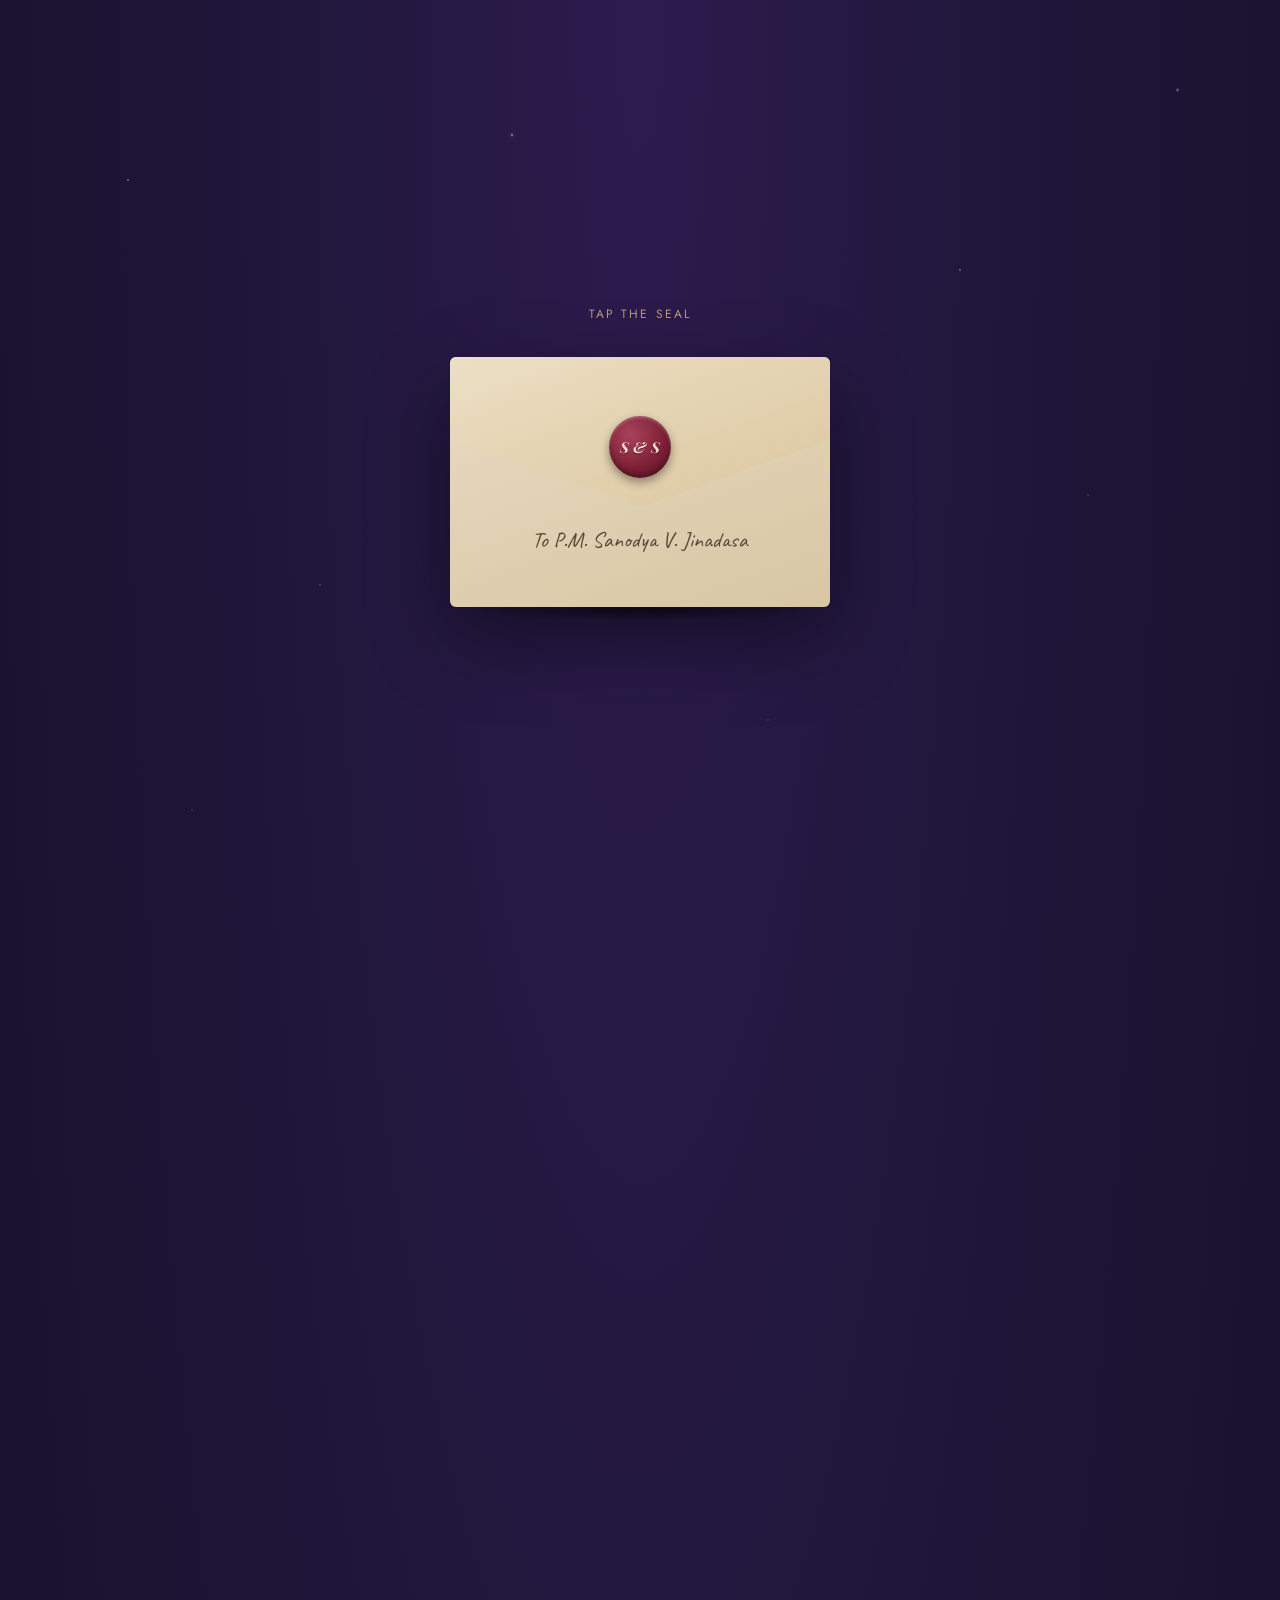
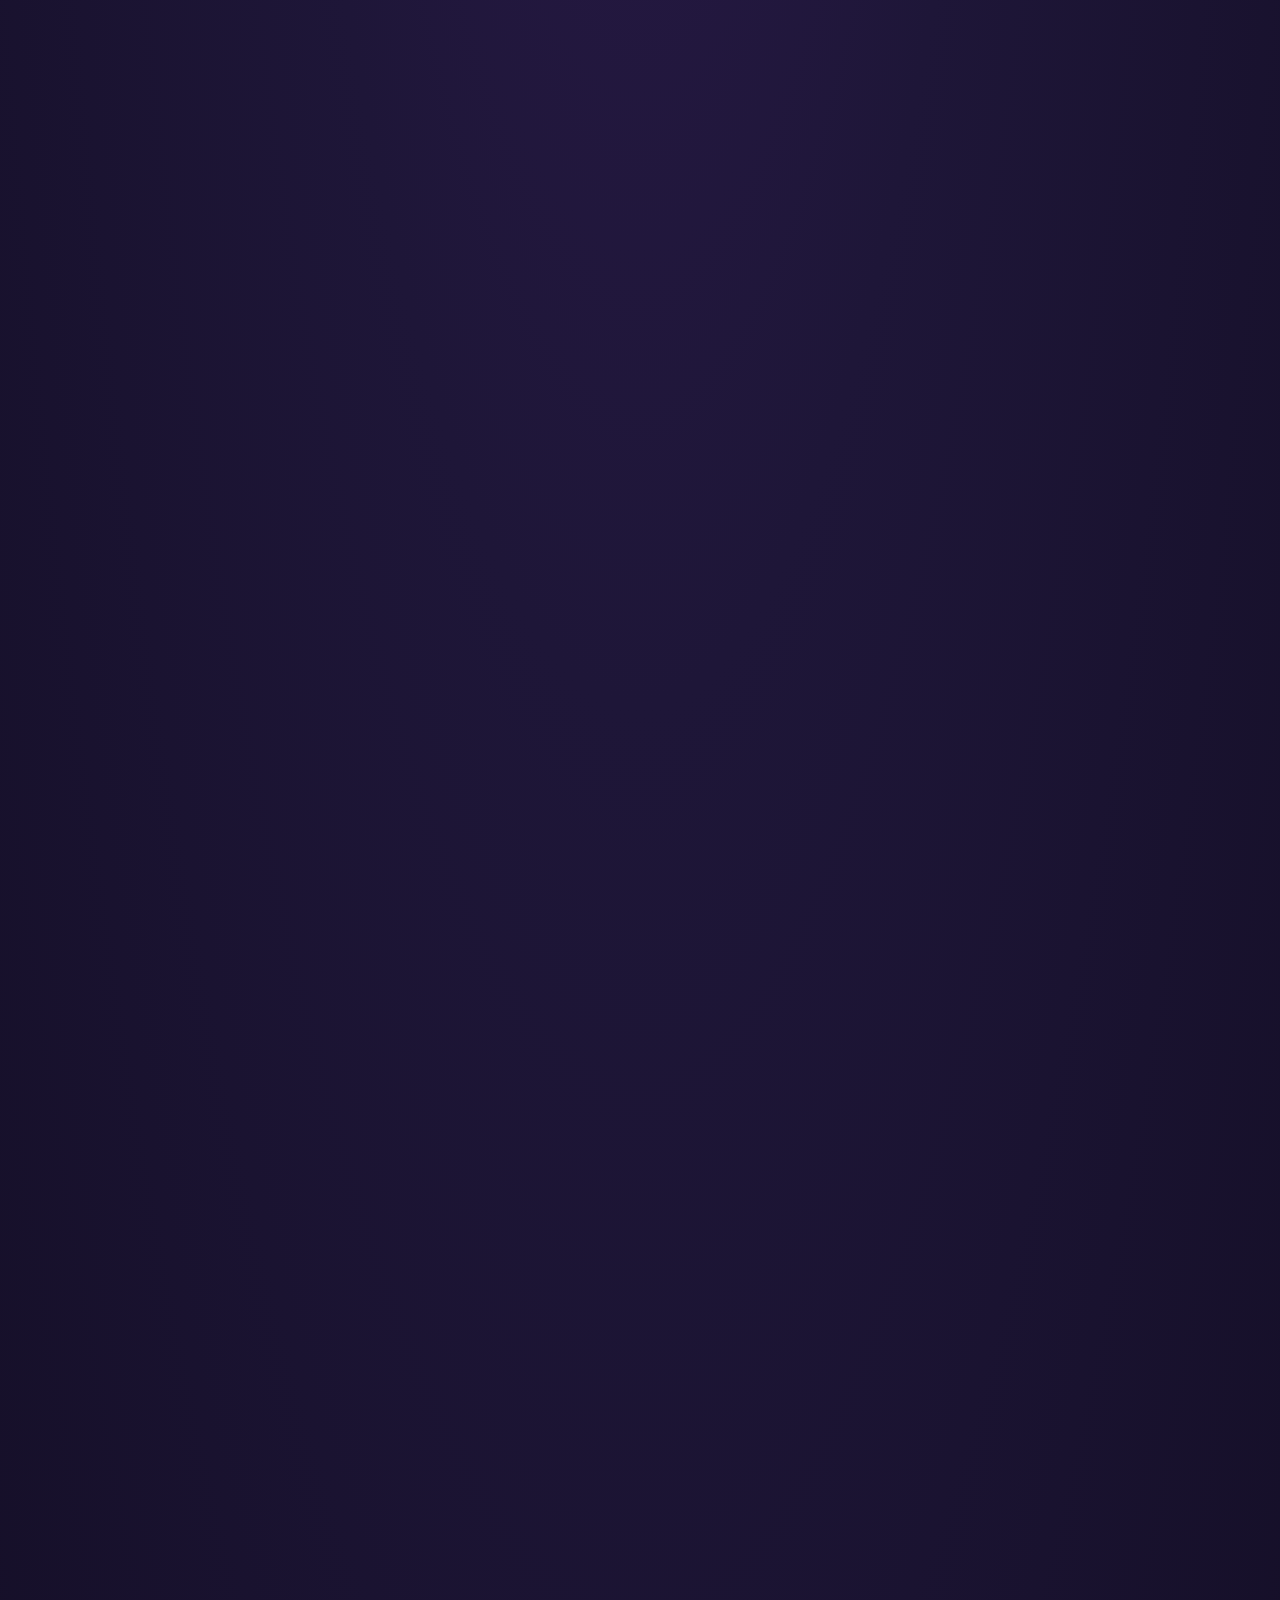
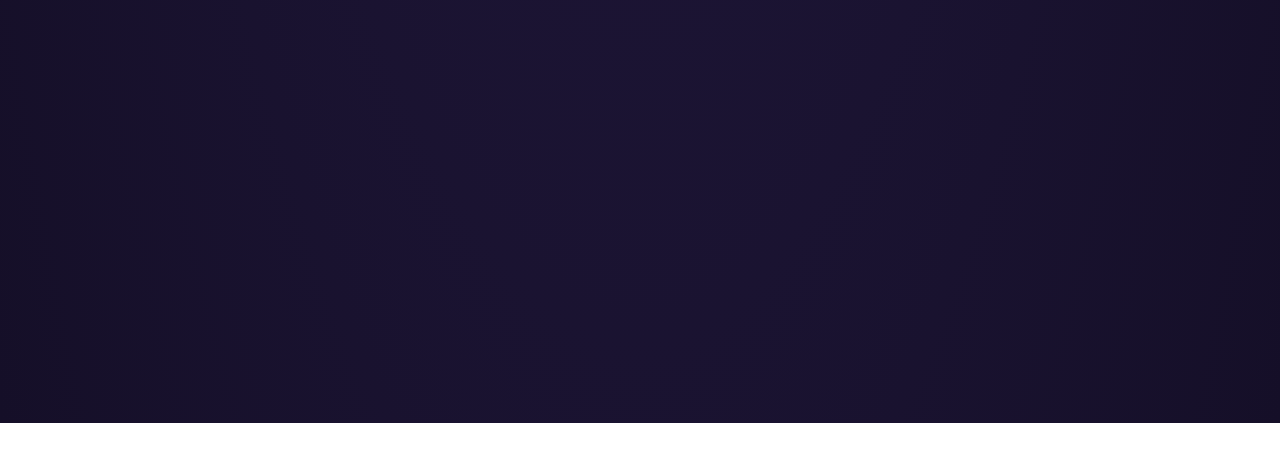
==== index.html @ cb811b51 "headup" ====
<!DOCTYPE html>
<html lang="en">
<head>
<meta charset="UTF-8">
<meta name="viewport" content="width=device-width, initial-scale=1.0">
<title>For You</title>
<link rel="preconnect" href="https://fonts.googleapis.com">
<link rel="preconnect" href="https://fonts.gstatic.com" crossorigin>
<link href="https://fonts.googleapis.com/css2?family=Playfair+Display:ital,wght@0,500;0,700;1,500;1,600&family=Caveat:wght@500;600;700&family=Jost:wght@400;500&display=swap" rel="stylesheet">
<link rel="stylesheet" href="style.css">
</head>
<body>

<!-- Ambient stars -->
<div class="sky" id="sky" aria-hidden="true"></div>

<!-- ===================== SCENE 1: ENVELOPE ===================== -->
<section class="stage" id="stage">
  <p class="hint" id="hint">tap the seal</p>
  <div class="envelope" id="envelope">
    <div class="envelope-shadow"></div>
    <div class="flap-back"></div>
    <div class="paper-peek"></div>
    <div class="flap-front">
      <button class="seal" id="seal" aria-label="Open the letter">
        <span class="seal-crack"></span>
        <span class="seal-initials">S&nbsp;&amp;&nbsp;S</span>
      </button>
    </div>
    <div class="body-front">
      <span class="to-line">To P.M. Sanodya V. Jinadasa</span>
    </div>
  </div>
</section>

<!-- ===================== SCENE 2: LETTER ===================== -->
<main class="letter-wrap" id="letterWrap">
  <article class="letter" id="letter">

    <header class="letter-head">
      <p class="eyebrow">a small letter, for a big feeling</p>
      <h1>My dearest, Oshi</h1>
    </header>

    <div class="letter-body">
      <p>
        I don't know exactly how to fold something as big as this into words, but I wanted to
        try anyway &mdash; because you deserve to hear it, not just feel it.
      </p>

      <p>
        Some days you are the reason my ordinary hours turn golden. A grocery run, a boring
        commute, a rainy Tuesday &mdash; you have this quiet way of making even the smallest moments
        feel like something worth keeping. I notice it every time. I don't think you know how
        often.
      </p>

      <!-- Photo 1 -->
      <figure class="polaroid tilt-1">
        <img src="photos/photo1.jpg" alt="A favorite memory" onerror="this.closest('figure').classList.add('img-missing')">
        <div class="img-fallback">photo&nbsp;1</div>
        <figcaption>the day everything felt lighter</figcaption>
      </figure>

      <p>
        Thank you for the patience you hand me on the days I'm difficult to love, and for
        laughing with me on the days I'm just difficult. Thank you for being the safest place
        I know &mdash; softer than any bed, steadier than any plan.
      </p>

      <!-- Photo 2 -->
      <figure class="polaroid tilt-2">
        <img src="photos/photo2.jpg" alt="A favorite memory" onerror="this.closest('figure').classList.add('img-missing')">
        <div class="img-fallback">photo&nbsp;2</div>
        <figcaption>you, mid-laugh, unaware I was staring</figcaption>
      </figure>

      <p>
        I keep a small, private list in my head of things I love about you, and it keeps
        growing at the most inconvenient times &mdash; in meetings, in traffic, at 2am when I should
        be asleep. Today's addition: the way you say my name when you're about to tease me.
      </p>

      <!-- Photo 3 -->
      <figure class="polaroid tilt-3">
        <img src="photos/photo3.jpg" alt="A favorite memory" onerror="this.closest('figure').classList.add('img-missing')">
        <div class="img-fallback">photo&nbsp;3</div>
        <figcaption>somewhere we didn't want to leave</figcaption>
      </figure>

      <p>
        I'm not writing this to be perfect or poetic. I'm writing it because I wanted you to
        have proof, something you can come back to on an ordinary day, that says: someone out
        there thinks about you far more than you'd guess, and counts himself lucky for it.
      </p>

      <!-- Photo 4 -->
      <figure class="polaroid tilt-4">
        <img src="photos/photo4.jpg" alt="A favorite memory" onerror="this.closest('figure').classList.add('img-missing')">
        <div class="img-fallback">photo&nbsp;4</div>
        <figcaption>quiet moments, my favorite kind</figcaption>
      </figure>

      <p>
        So here's my small promise, folded into this small letter: I will keep choosing you on
        the easy days and the hard ones, keep learning you like a favorite book I never tire
        of rereading, and keep making sure you never have to wonder how I feel.
      </p>

      <!-- Photo 5 -->
      <figure class="polaroid tilt-5">
        <img src="photos/photo5.jpg" alt="A favorite memory" onerror="this.closest('figure').classList.add('img-missing')">
        <div class="img-fallback">photo&nbsp;5</div>
        <figcaption>and this one, just because I love it</figcaption>
      </figure>

      <p class="closing">
        Yours, entirely and without hesitation,
      </p>
    </div>

    <footer class="letter-sign">
      <span class="sign-name">Sankajith D. Jinasena</span>
      <span class="sign-date" id="todayDate"></span>
    </footer>

  </article>

  <button class="reseal" id="reseal">seal it again &#10022;</button>
</main>

<script src="script.js"></script>
</body>
</html>
---- style.css ----
:root{
  --indigo-deep:   #150f28;
  --indigo:        #1e1638;
  --plum:          #2d1b4e;
  --paper:         #f6efe0;
  --paper-shadow:  #e7dcc2;
  --ink:           #3c2a1e;
  --ink-soft:      #5b473a;
  --gold:          #c9a15a;
  --gold-bright:   #e0bd7d;
  --rose:          #d98fa3;

  --serif: 'Playfair Display', Georgia, serif;
  --hand:  'Caveat', cursive;
  --sans:  'Jost', sans-serif;
}

*{ box-sizing: border-box; }

@media (prefers-reduced-motion: reduce){
  *{ animation-duration: 0.001ms !important; animation-iteration-count: 1 !important; transition-duration: 0.001ms !important; }
}

html,body{
  margin:0;
  min-height:100%;
  background: radial-gradient(ellipse at 50% 0%, var(--plum) 0%, var(--indigo) 45%, var(--indigo-deep) 100%);
  color: var(--paper);
  font-family: var(--sans);
  overflow-x:hidden;
}
body{ overflow-y: hidden; }
body.letter-open{ overflow-y: auto; }

/* ---------- ambient sky ---------- */
.sky{
  position: fixed;
  inset: 0;
  z-index: 0;
  pointer-events: none;
  background-image:
    radial-gradient(1.5px 1.5px at 10% 20%, rgba(255,255,255,.55), transparent),
    radial-gradient(1px 1px at 25% 65%, rgba(255,255,255,.4), transparent),
    radial-gradient(2px 2px at 40% 15%, rgba(255,255,255,.5), transparent),
    radial-gradient(1px 1px at 60% 80%, rgba(255,255,255,.35), transparent),
    radial-gradient(1.5px 1.5px at 75% 30%, rgba(255,255,255,.5), transparent),
    radial-gradient(1px 1px at 85% 55%, rgba(255,255,255,.4), transparent),
    radial-gradient(2px 2px at 92% 10%, rgba(255,255,255,.45), transparent),
    radial-gradient(1px 1px at 15% 90%, rgba(255,255,255,.3), transparent);
  background-repeat: repeat;
  background-size: 100% 100%;
  animation: twinkle 6s ease-in-out infinite alternate;
}
@keyframes twinkle{
  from{ opacity:.55; }
  to{ opacity:1; }
}

/* ================= SCENE 1: ENVELOPE ================= */
.stage{
  position: fixed;
  inset: 0;
  z-index: 5;
  display: flex;
  flex-direction: column;
  align-items: center;
  justify-content: center;
  padding: 24px;
  transition: opacity .8s ease, transform .8s ease, visibility 0s linear .8s;
}
.stage.hidden{
  opacity: 0;
  transform: scale(.92);
  visibility: hidden;
  pointer-events: none;
}

.hint{
  font-family: var(--sans);
  letter-spacing: .18em;
  text-transform: uppercase;
  font-size: 12px;
  color: var(--gold-bright);
  opacity: .8;
  margin-bottom: 34px;
  animation: floaty 2.6s ease-in-out infinite;
}
@keyframes floaty{
  0%,100%{ transform: translateY(0); }
  50%{ transform: translateY(-5px); }
}

.envelope{
  position: relative;
  width: min(380px, 82vw);
  aspect-ratio: 380 / 250;
  filter: drop-shadow(0 30px 40px rgba(0,0,0,.45));
}

.envelope-shadow{
  position:absolute;
  left:6%; right:6%; bottom:-14px;
  height: 22px;
  background: radial-gradient(ellipse at center, rgba(0,0,0,.5), transparent 70%);
  z-index: 0;
}

.body-front{
  position:absolute;
  inset:0;
  background: linear-gradient(160deg, #e9dcc4, #d8c6a3);
  border-radius: 6px;
  clip-path: polygon(0 22%, 50% 58%, 100% 22%, 100% 100%, 0 100%);
  z-index: 1;
  display:flex;
  align-items:flex-end;
  justify-content:center;
  padding-bottom: 14%;
}
.to-line{
  font-family: var(--hand);
  font-size: clamp(18px, 4.4vw, 22px);
  color: var(--ink-soft);
  text-align:center;
  padding: 0 12%;
}

.flap-back{
  position:absolute;
  top:0; left:0; right:0;
  height: 60%;
  background: linear-gradient(160deg, #d8c6a3, #c7b389);
  clip-path: polygon(0 0, 100% 0, 100% 55%, 50% 100%, 0 55%);
  border-radius: 6px 6px 0 0;
  z-index: 0;
}

.paper-peek{
  position:absolute;
  left:8%; right:8%; top:6%;
  height: 46%;
  background: var(--paper);
  border-radius: 3px;
  box-shadow: 0 2px 6px rgba(0,0,0,.15);
  z-index: 1;
  transition: transform .7s cubic-bezier(.3,.9,.4,1) .15s;
}

.flap-front{
  position:absolute;
  top:0; left:0; right:0;
  height: 60%;
  background: linear-gradient(160deg, #ecdfc4, #dcc79f);
  clip-path: polygon(0 0, 100% 0, 100% 55%, 50% 100%, 0 55%);
  border-radius: 6px 6px 0 0;
  transform-origin: top center;
  transform-style: preserve-3d;
  z-index: 3;
  display:flex;
  align-items:center;
  justify-content:center;
  transition: transform 1s cubic-bezier(.6,-0.2,.35,1.3);
  box-shadow: 0 1px 0 rgba(0,0,0,.05);
}

.seal{
  position:relative;
  width: 62px;
  height: 62px;
  border-radius: 50%;
  border: none;
  cursor: pointer;
  background: radial-gradient(circle at 35% 30%, #a8425a, #7c1f34 60%, #5c1526 100%);
  box-shadow: 0 4px 10px rgba(0,0,0,.4), inset 0 2px 3px rgba(255,255,255,.25), inset 0 -3px 6px rgba(0,0,0,.35);
  display:flex;
  align-items:center;
  justify-content:center;
  transform: translateY(24%);
  transition: transform .25s ease;
  z-index: 4;
}
.seal:hover{ transform: translateY(24%) scale(1.06); }
.seal:active{ transform: translateY(24%) scale(.96); }

.seal-initials{
  font-family: var(--serif);
  font-style: italic;
  font-weight: 700;
  font-size: 15px;
  color: rgba(255,235,225,.92);
  letter-spacing: .02em;
  text-shadow: 0 1px 1px rgba(0,0,0,.3);
}

.seal-crack{
  position:absolute;
  inset:0;
  border-radius: 50%;
  pointer-events:none;
}

/* crack lines drawn via pseudo-elements, revealed on crack state */
.seal.cracking .seal-crack::before,
.seal.cracking .seal-crack::after{
  content:'';
  position:absolute;
  background: rgba(20,8,10,.55);
}
.seal.cracking .seal-crack::before{
  top: 14%; left: 48%; width: 2px; height: 30%;
  transform: rotate(18deg);
  animation: crackline .35s ease forwards;
}
.seal.cracking .seal-crack::after{
  top: 46%; left: 20%; width: 55%; height: 2px;
  transform: rotate(-12deg);
  animation: crackline .35s ease .08s forwards;
}
@keyframes crackline{
  from{ opacity:0; transform: scale(.4) rotate(var(--r,0deg)); }
  to{ opacity:1; transform: scale(1); }
}

.envelope.open .flap-front{
  transform: rotateX(178deg);
  box-shadow: 0 -4px 12px rgba(0,0,0,.25);
}
.envelope.open .paper-peek{
  transform: translateY(-130%);
}
.envelope.open .seal{
  opacity: 0;
  transition: opacity .3s ease .1s;
}

/* ================= SCENE 2: LETTER ================= */
.letter-wrap{
  position: relative;
  z-index: 1;
  min-height: 100vh;
  display:flex;
  flex-direction: column;
  align-items:center;
  padding: 60px 16px 120px;
  opacity: 0;
  visibility: hidden;
  transform: translateY(40px);
  transition: opacity .9s ease .1s, transform .9s cubic-bezier(.2,.8,.3,1) .1s, visibility 0s linear 1s;
}
.letter-wrap.visible{
  opacity: 1;
  visibility: visible;
  transform: translateY(0);
  transition: opacity .9s ease .1s, transform .9s cubic-bezier(.2,.8,.3,1) .1s, visibility 0s linear 0s;
}

.letter{
  width: min(640px, 100%);
  background: var(--paper);
  color: var(--ink);
  border-radius: 3px;
  padding: clamp(30px, 6vw, 64px) clamp(22px, 7vw, 60px);
  box-shadow:
    0 1px 0 rgba(255,255,255,.6) inset,
    0 40px 70px rgba(0,0,0,.5),
    0 8px 18px rgba(0,0,0,.35);
  position: relative;
  background-image:
    repeating-linear-gradient(rgba(120,90,60,.05) 0 1px, transparent 1px 34px);
}
.letter::before{
  /* deckled paper edge feel */
  content:'';
  position:absolute; inset:0;
  border-radius: 3px;
  box-shadow: inset 0 0 40px rgba(120,90,50,.08);
  pointer-events:none;
}

.letter-head{ text-align:center; margin-bottom: 8px; }
.eyebrow{
  font-family: var(--sans);
  font-size: 11px;
  letter-spacing: .22em;
  text-transform: uppercase;
  color: var(--gold);
  opacity:.85;
  margin: 0 0 10px;
}
.letter-head h1{
  font-family: var(--serif);
  font-style: italic;
  font-weight: 600;
  font-size: clamp(32px, 7vw, 46px);
  margin: 0 0 26px;
  color: var(--ink);
}

.letter-body p{
  font-family: var(--hand);
  font-size: clamp(21px, 3.6vw, 25px);
  line-height: 1.55;
  color: var(--ink-soft);
  margin: 0 0 22px;
}

.closing{ margin-top: 4px; }

.letter-sign{
  margin-top: 18px;
  display:flex;
  align-items: baseline;
  justify-content: space-between;
  border-top: 1px solid rgba(60,42,30,.15);
  padding-top: 16px;
}
.sign-name{
  font-family: var(--serif);
  font-style: italic;
  font-weight: 700;
  font-size: 30px;
  color: var(--ink);
}
.sign-date{
  font-family: var(--sans);
  font-size: 12px;
  letter-spacing: .06em;
  color: var(--ink-soft);
  opacity:.75;
}

/* ---------- polaroid photos ---------- */
.polaroid{
  background: #fff;
  padding: 12px 12px 34px;
  margin: 30px auto 34px;
  width: min(280px, 78%);
  box-shadow: 0 14px 24px rgba(0,0,0,.28), 0 3px 6px rgba(0,0,0,.15);
  position: relative;
  transition: transform .35s ease, box-shadow .35s ease;
}
.polaroid:hover{
  transform: translateY(-4px) rotate(0deg) scale(1.02);
  box-shadow: 0 20px 30px rgba(0,0,0,.32), 0 4px 8px rgba(0,0,0,.18);
}
.polaroid img{
  display:block;
  width:100%;
  aspect-ratio: 1 / 1;
  object-fit: cover;
  background: #e5ddc9;
}
.polaroid figcaption{
  font-family: var(--hand);
  font-size: 18px;
  text-align:center;
  color: var(--ink-soft);
  margin-top: 10px;
}
.polaroid.tilt-1{ transform: rotate(-3deg); }
.polaroid.tilt-2{ transform: rotate(2.5deg); }
.polaroid.tilt-3{ transform: rotate(-2deg); }
.polaroid.tilt-4{ transform: rotate(3deg); }
.polaroid.tilt-5{ transform: rotate(-1.5deg); }

/* fallback shown when photo file is missing */
.img-fallback{ display:none; }
.polaroid.img-missing img{ display:none; }
.polaroid.img-missing .img-fallback{
  display:flex;
  align-items:center;
  justify-content:center;
  aspect-ratio: 1/1;
  width:100%;
  background: repeating-linear-gradient(45deg, #efe6d2, #efe6d2 10px, #e5d9bd 10px, #e5d9bd 20px);
  color: var(--ink-soft);
  font-family: var(--sans);
  font-size: 12px;
  letter-spacing: .12em;
  text-transform: uppercase;
  border: 1px dashed #c9a15a;
}

/* tape accents alternating sides */
.polaroid.tilt-1::before, .polaroid.tilt-3::before, .polaroid.tilt-5::before{
  content:'';
  position:absolute; top:-14px; left:50%;
  width:70px; height:26px;
  background: rgba(230,220,180,.55);
  transform: translateX(-50%) rotate(-4deg);
  box-shadow: 0 1px 2px rgba(0,0,0,.15);
}
.polaroid.tilt-2::before, .polaroid.tilt-4::before{
  content:'';
  position:absolute; top:-14px; left:50%;
  width:70px; height:26px;
  background: rgba(230,220,180,.55);
  transform: translateX(-50%) rotate(4deg);
  box-shadow: 0 1px 2px rgba(0,0,0,.15);
}

/* ---------- reseal button ---------- */
.reseal{
  margin-top: 20px;
  background: none;
  border: 1px solid rgba(230,210,170,.4);
  color: var(--gold-bright);
  font-family: var(--sans);
  font-size: 12px;
  letter-spacing: .12em;
  text-transform: uppercase;
  padding: 12px 26px;
  border-radius: 999px;
  cursor: pointer;
  transition: background .25s ease, color .25s ease;
}
.reseal:hover{
  background: rgba(230,210,170,.12);
}

@media (max-width: 420px){
  .letter-body p{ font-size: 22px; }
}
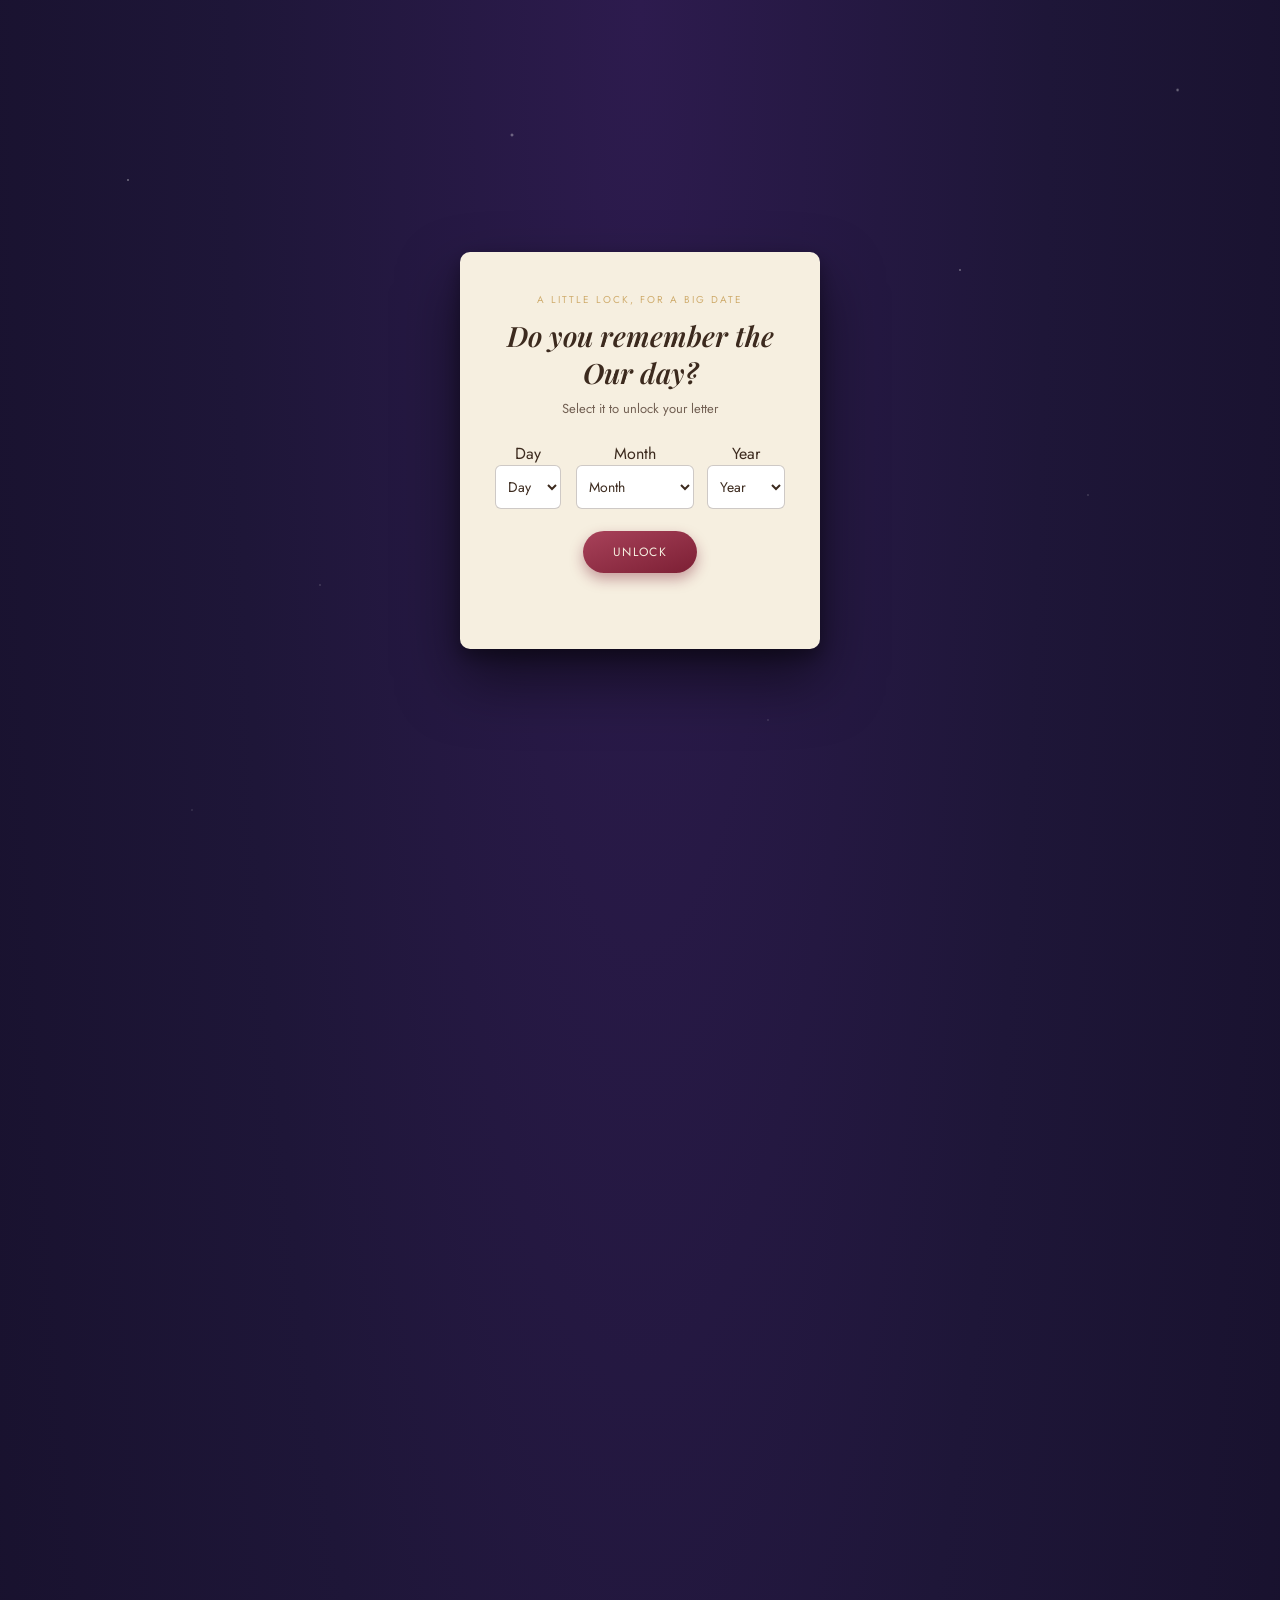
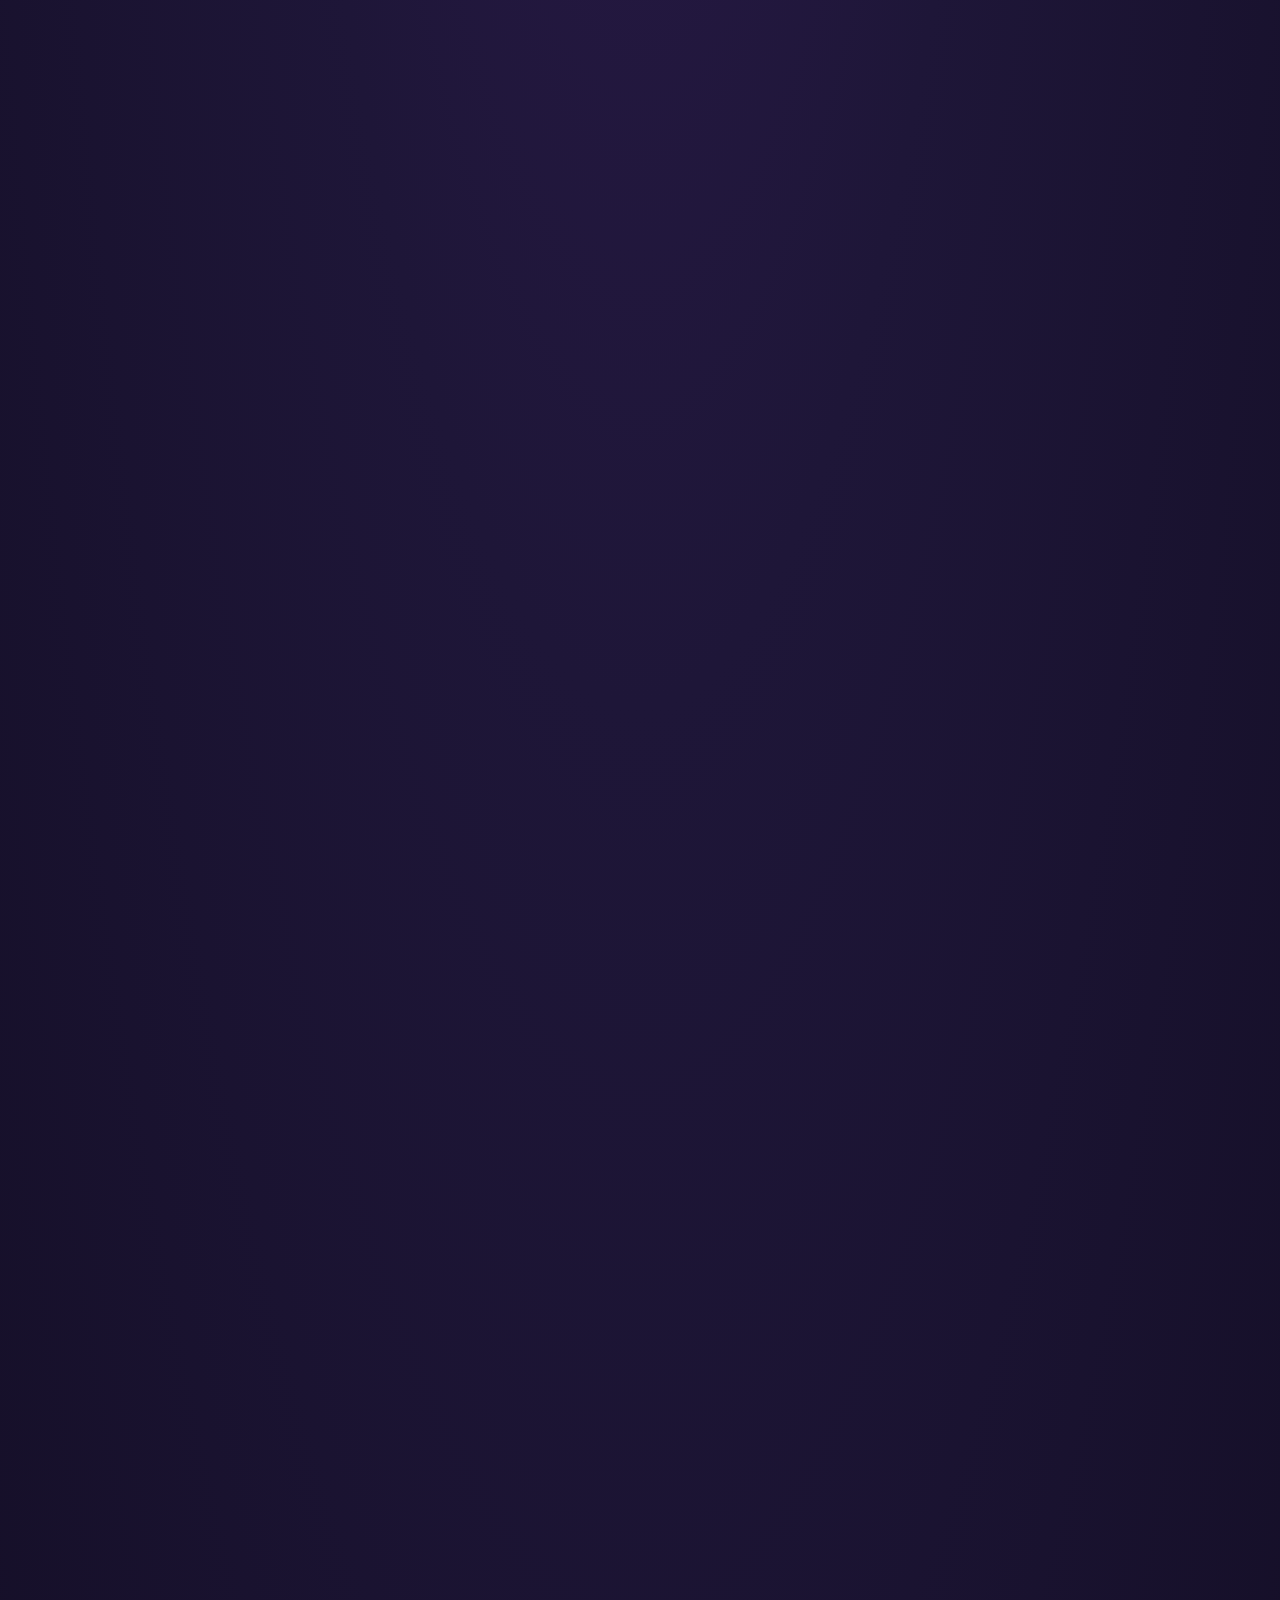
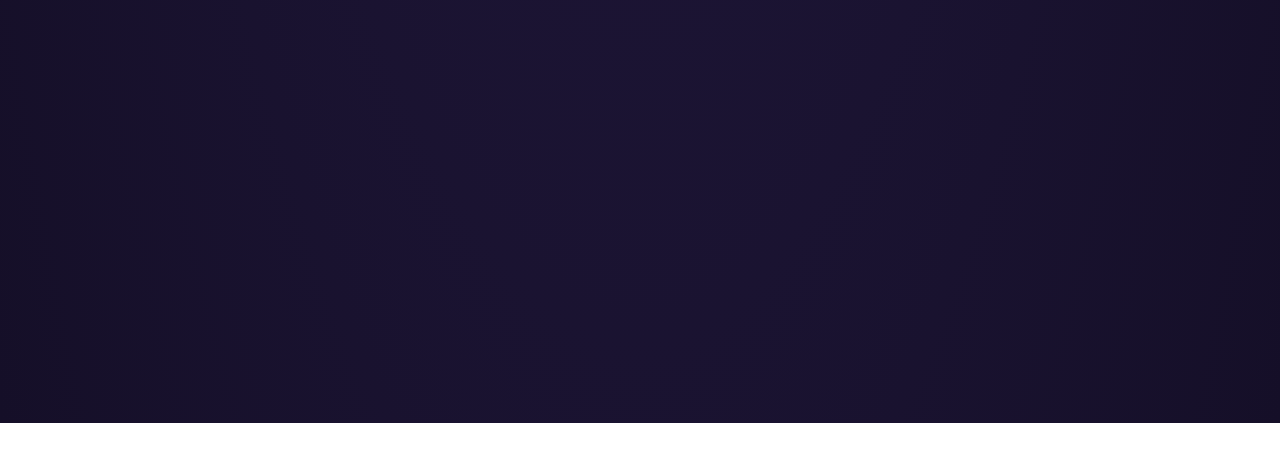
==== commit 0386c2f4: "done" ====
--- a/index.html
+++ b/index.html
@@ -14,8 +14,35 @@
 <!-- Ambient stars -->
 <div class="sky" id="sky" aria-hidden="true"></div>
 
+<!-- ===================== SCENE 0: DATE LOCK ===================== -->
+<section class="gate" id="gate">
+  <div class="gate-card">
+    <p class="gate-eyebrow">a little lock, for a big date</p>
+    <h2 class="gate-title">Do you remember the Our day?</h2>
+    <p class="gate-sub">Select it to unlock your letter</p>
+
+    <div class="gate-selects">
+      <div class="gate-field">
+        <label for="gateDay">Day</label>
+        <select id="gateDay" aria-label="Day"></select>
+      </div>
+      <div class="gate-field">
+        <label for="gateMonth">Month</label>
+        <select id="gateMonth" aria-label="Month"></select>
+      </div>
+      <div class="gate-field">
+        <label for="gateYear">Year</label>
+        <select id="gateYear" aria-label="Year"></select>
+      </div>
+    </div>
+
+    <button class="gate-btn" id="gateBtn">Unlock</button>
+    <p class="gate-msg" id="gateMsg">&nbsp;</p>
+  </div>
+</section>
+
 <!-- ===================== SCENE 1: ENVELOPE ===================== -->
-<section class="stage" id="stage">
+<section class="stage hidden" id="stage">
   <p class="hint" id="hint">tap the seal</p>
   <div class="envelope" id="envelope">
     <div class="envelope-shadow"></div>
@@ -131,4 +158,4 @@
 
 <script src="script.js"></script>
 </body>
-</html>
+</html>
--- a/style.css
+++ b/style.css
@@ -56,6 +56,117 @@
   to{ opacity:1; }
 }
 
+/* ================= SCENE 0: DATE LOCK ================= */
+.gate{
+  position: fixed;
+  inset: 0;
+  z-index: 6;
+  display:flex;
+  align-items:center;
+  justify-content:center;
+  padding: 24px;
+  transition: opacity .7s ease, transform .7s ease, visibility 0s linear .7s;
+}
+.gate.hidden{
+  opacity: 0;
+  transform: scale(.94);
+  visibility: hidden;
+  pointer-events: none;
+}
+
+.gate-card{
+  width: min(360px, 92vw);
+  background: var(--paper);
+  color: var(--ink);
+  border-radius: 10px;
+  padding: clamp(28px, 6vw, 40px) clamp(22px, 6vw, 32px);
+  text-align: center;
+  box-shadow: 0 30px 60px rgba(0,0,0,.5), 0 8px 18px rgba(0,0,0,.35);
+}
+
+.gate-eyebrow{
+  font-family: var(--sans);
+  font-size: 10px;
+  letter-spacing: .2em;
+  text-transform: uppercase;
+  color: var(--gold);
+  opacity: .85;
+  margin: 0 0 10px;
+}
+
+.gate-title{
+  font-family: var(--serif);
+  font-style: italic;
+  font-weight: 600;
+  font-size: clamp(22px, 5.5vw, 28px);
+  margin: 0 0 8px;
+  color: var(--ink);
+}
+
+.gate-sub{
+  font-family: var(--sans);
+  font-size: 13px;
+  color: var(--ink-soft);
+  margin: 0 0 24px;
+  opacity: .85;
+}
+
+.gate-selects{
+  display:flex;
+  gap: 8px;
+  justify-content:center;
+  margin-bottom: 22px;
+}
+.gate-selects select{
+  font-family: var(--sans);
+  font-size: 14px;
+  padding: 10px 8px;
+  border-radius: 6px;
+  border: 1px solid rgba(60,42,30,.25);
+  background: #fff;
+  color: var(--ink);
+  cursor: pointer;
+}
+#gateDay{ width: 66px; }
+#gateMonth{ width: 118px; }
+#gateYear{ width: 78px; }
+
+.gate-btn{
+  font-family: var(--sans);
+  font-size: 12px;
+  letter-spacing: .12em;
+  text-transform: uppercase;
+  padding: 12px 30px;
+  border: none;
+  border-radius: 999px;
+  background: linear-gradient(160deg, #a8425a, #7c1f34);
+  color: var(--paper);
+  cursor: pointer;
+  box-shadow: 0 6px 14px rgba(124,31,52,.4);
+  transition: transform .2s ease, box-shadow .2s ease;
+}
+.gate-btn:hover{ transform: translateY(-1px); box-shadow: 0 8px 18px rgba(124,31,52,.5); }
+.gate-btn:active{ transform: translateY(0); }
+
+.gate-msg{
+  font-family: var(--hand);
+  font-size: 16px;
+  color: var(--rose);
+  min-height: 22px;
+  margin: 14px 0 0;
+}
+
+.gate-card.shake{
+  animation: gateShake .4s ease;
+}
+@keyframes gateShake{
+  0%,100%{ transform: translateX(0); }
+  20%{ transform: translateX(-8px); }
+  40%{ transform: translateX(7px); }
+  60%{ transform: translateX(-5px); }
+  80%{ transform: translateX(4px); }
+}
+
 /* ================= SCENE 1: ENVELOPE ================= */
 .stage{
   position: fixed;
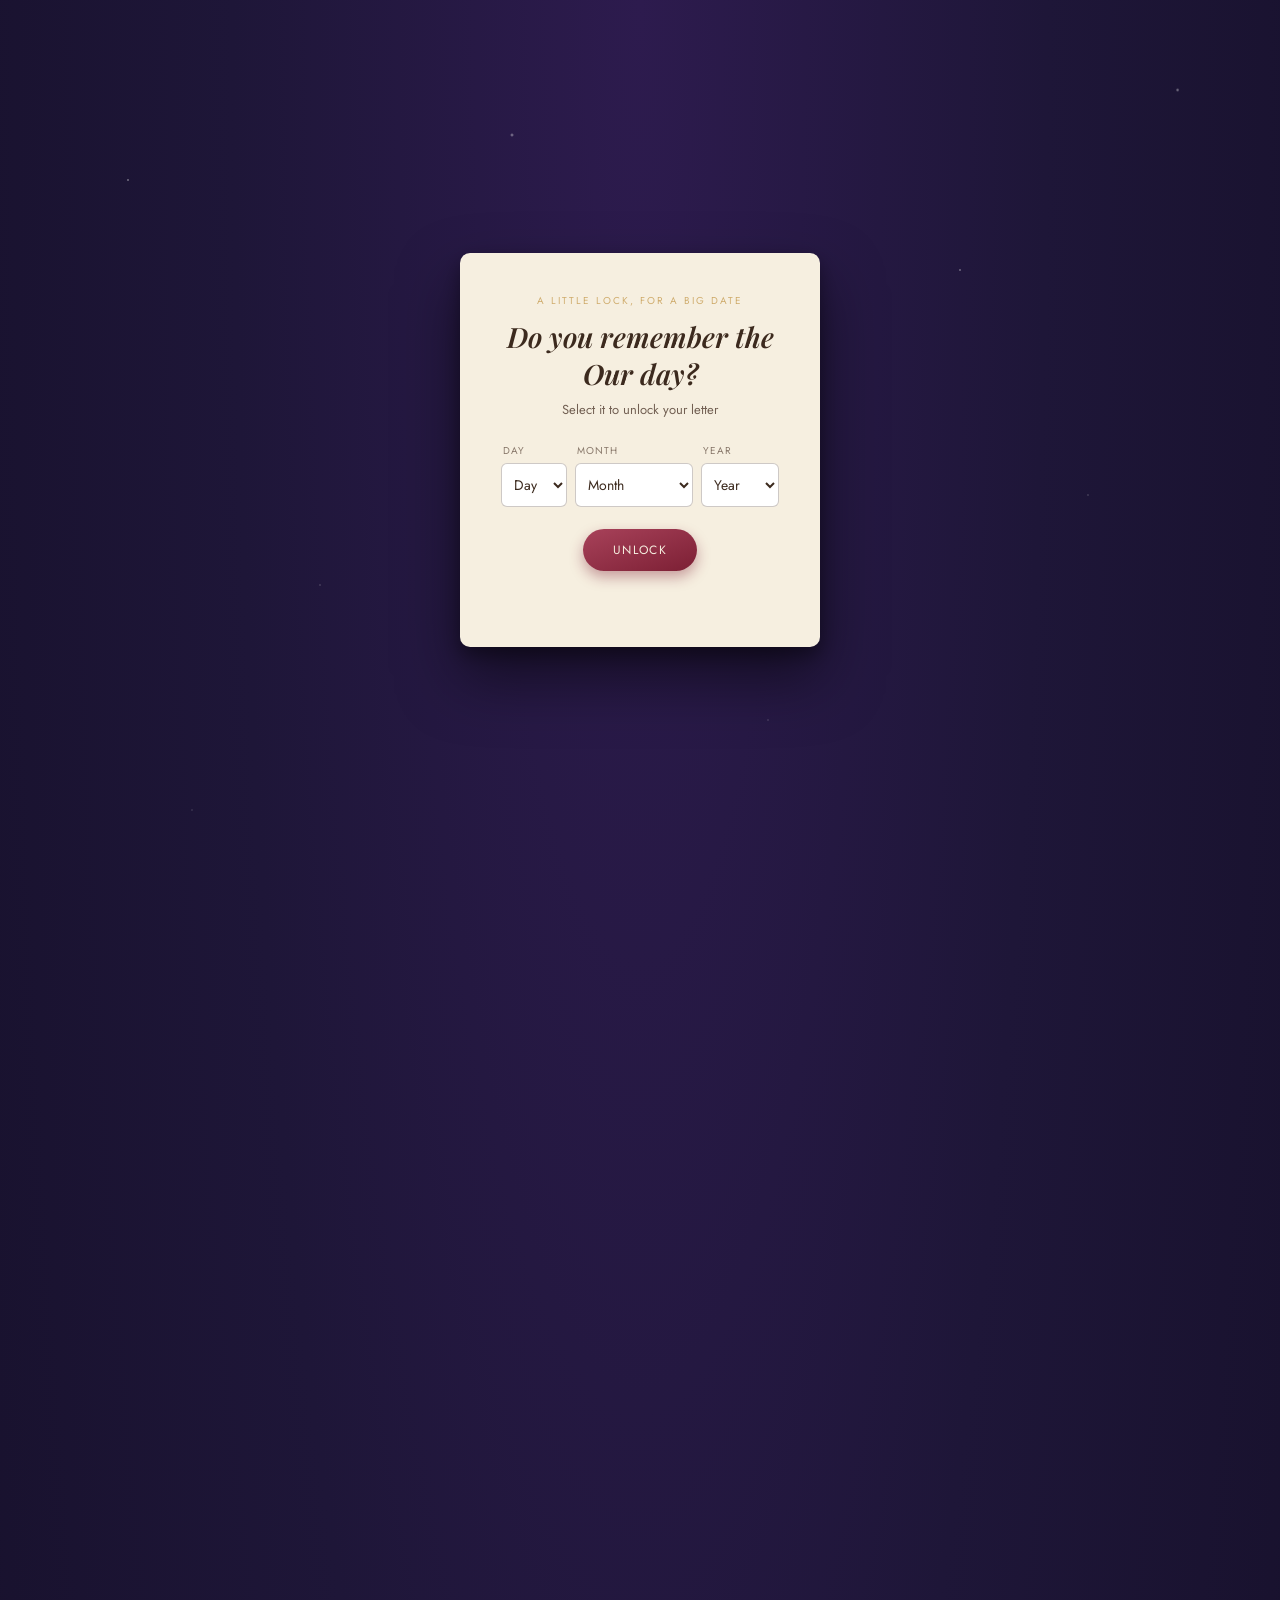
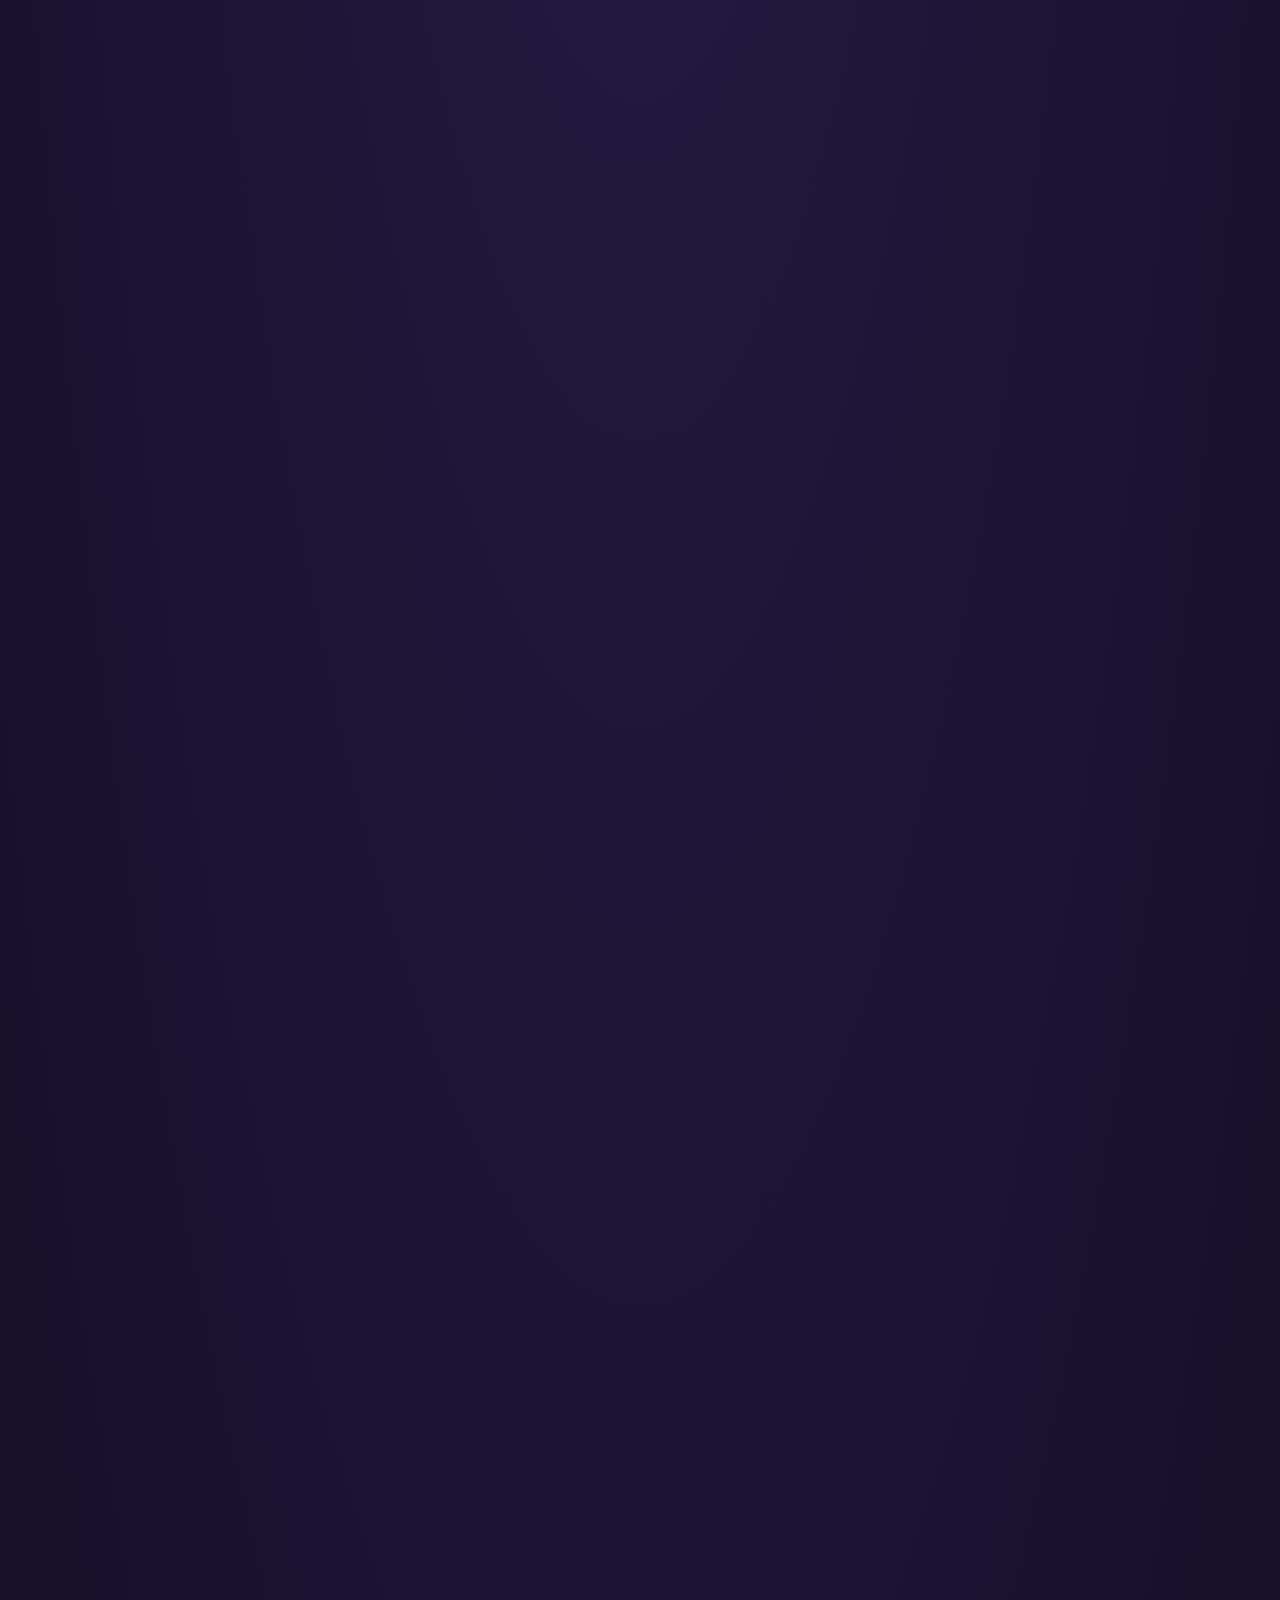
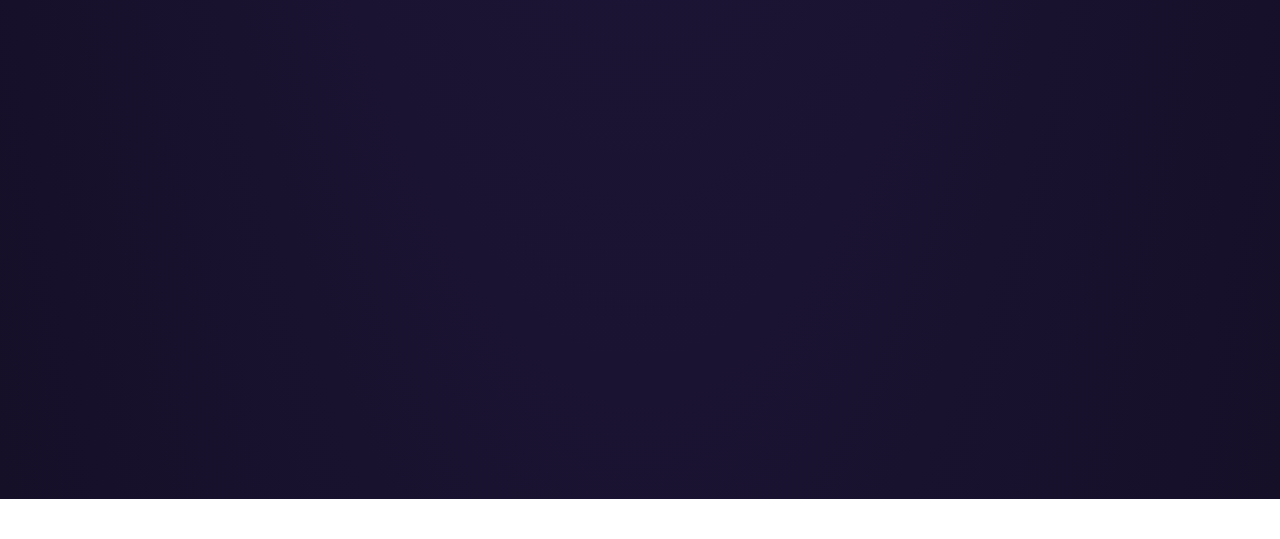
==== commit 899fb36c: "flower of memory" ====
--- a/index.html
+++ b/index.html
@@ -3,11 +3,13 @@
 <head>
 <meta charset="UTF-8">
 <meta name="viewport" content="width=device-width, initial-scale=1.0">
-<title>For You</title>
+<title>For You Manike</title>
 <link rel="preconnect" href="https://fonts.googleapis.com">
 <link rel="preconnect" href="https://fonts.gstatic.com" crossorigin>
 <link href="https://fonts.googleapis.com/css2?family=Playfair+Display:ital,wght@0,500;0,700;1,500;1,600&family=Caveat:wght@500;600;700&family=Jost:wght@400;500&display=swap" rel="stylesheet">
 <link rel="stylesheet" href="style.css">
+<link rel="icon" href="data:image/svg+xml,<svg xmlns=%22http://www.w3.org/2000/svg%22 viewBox=%220 0 32 32%22><text y=%2226%22 font-size=%2228%22>%E2%9D%A4%EF%B8%8F</text></svg>">
+
 </head>
 <body>
 
@@ -153,6 +155,20 @@
 
   </article>
 
+  <a class="flower-link" href="flower.html" id="flowerLink">
+    <span class="flower-link-icon" aria-hidden="true">
+      <span class="fl-petal fl-p1"></span>
+      <span class="fl-petal fl-p2"></span>
+      <span class="fl-petal fl-p3"></span>
+      <span class="fl-petal fl-p4"></span>
+      <span class="fl-center"></span>
+    </span>
+    <span class="flower-link-text">
+      <span class="flower-link-title">one more thing&hellip;</span>
+      <span class="flower-link-sub">open our flower of memories</span>
+    </span>
+  </a>
+
   <button class="reseal" id="reseal">seal it again &#10022;</button>
 </main>
 
--- a/style.css
+++ b/style.css
@@ -117,6 +117,21 @@
   justify-content:center;
   margin-bottom: 22px;
 }
+.gate-field{
+  display:flex;
+  flex-direction: column;
+  align-items:flex-start;
+  gap: 5px;
+}
+.gate-field label{
+  font-family: var(--sans);
+  font-size: 10px;
+  letter-spacing: .1em;
+  text-transform: uppercase;
+  color: var(--ink-soft);
+  opacity: .7;
+  padding-left: 2px;
+}
 .gate-selects select{
   font-family: var(--sans);
   font-size: 14px;
@@ -510,6 +525,86 @@
   box-shadow: 0 1px 2px rgba(0,0,0,.15);
 }
 
+/* ---------- flower link (to flower.html) ---------- */
+.flower-link{
+  display:flex;
+  align-items:center;
+  gap: 16px;
+  width: min(360px, 100%);
+  margin: 8px auto 0;
+  padding: 14px 20px;
+  border-radius: 999px;
+  text-decoration: none;
+  background: linear-gradient(135deg, rgba(224,189,125,.14), rgba(224,189,125,.04));
+  border: 1px solid rgba(224,189,125,.4);
+  box-shadow: 0 10px 24px rgba(0,0,0,.3);
+  transition: transform .3s ease, box-shadow .3s ease, border-color .3s ease, background .3s ease;
+}
+.flower-link:hover{
+  transform: translateY(-3px);
+  box-shadow: 0 16px 32px rgba(0,0,0,.4), 0 0 22px rgba(224,189,125,.35);
+  border-color: var(--gold-bright);
+  background: linear-gradient(135deg, rgba(224,189,125,.24), rgba(224,189,125,.06));
+}
+
+.flower-link-icon{
+  position:relative;
+  width: 34px;
+  height: 34px;
+  flex: none;
+}
+.fl-petal{
+  position:absolute;
+  top:50%; left:50%;
+  width: 11px;
+  height: 16px;
+  margin-top: -16px;
+  margin-left: -5.5px;
+  transform-origin: 50% 100%;
+  border-radius: 50% 50% 50% 50% / 65% 65% 35% 35%;
+  background: linear-gradient(160deg, var(--gold-bright), var(--gold));
+  transition: transform .45s cubic-bezier(.3,1.5,.4,1);
+}
+.fl-p1{ transform: rotate(0deg); }
+.fl-p2{ transform: rotate(90deg); }
+.fl-p3{ transform: rotate(180deg); }
+.fl-p4{ transform: rotate(270deg); }
+
+.fl-center{
+  position:absolute;
+  top:50%; left:50%;
+  width: 12px;
+  height: 12px;
+  transform: translate(-50%,-50%);
+  border-radius:50%;
+  background: radial-gradient(circle at 35% 30%, #fff5e0, var(--gold-bright));
+  box-shadow: 0 0 6px rgba(224,189,125,.7);
+}
+
+.flower-link:hover .fl-p1{ transform: rotate(-14deg) scale(1.15); }
+.flower-link:hover .fl-p2{ transform: rotate(104deg) scale(1.15); }
+.flower-link:hover .fl-p3{ transform: rotate(194deg) scale(1.15); }
+.flower-link:hover .fl-p4{ transform: rotate(284deg) scale(1.15); }
+
+.flower-link-text{
+  display:flex;
+  flex-direction: column;
+  gap: 2px;
+}
+.flower-link-title{
+  font-family: var(--serif);
+  font-style: italic;
+  font-weight: 600;
+  font-size: 15px;
+  color: var(--gold-bright);
+}
+.flower-link-sub{
+  font-family: var(--sans);
+  font-size: 11px;
+  letter-spacing: .05em;
+  color: rgba(246,239,224,.7);
+}
+
 /* ---------- reseal button ---------- */
 .reseal{
   margin-top: 20px;
